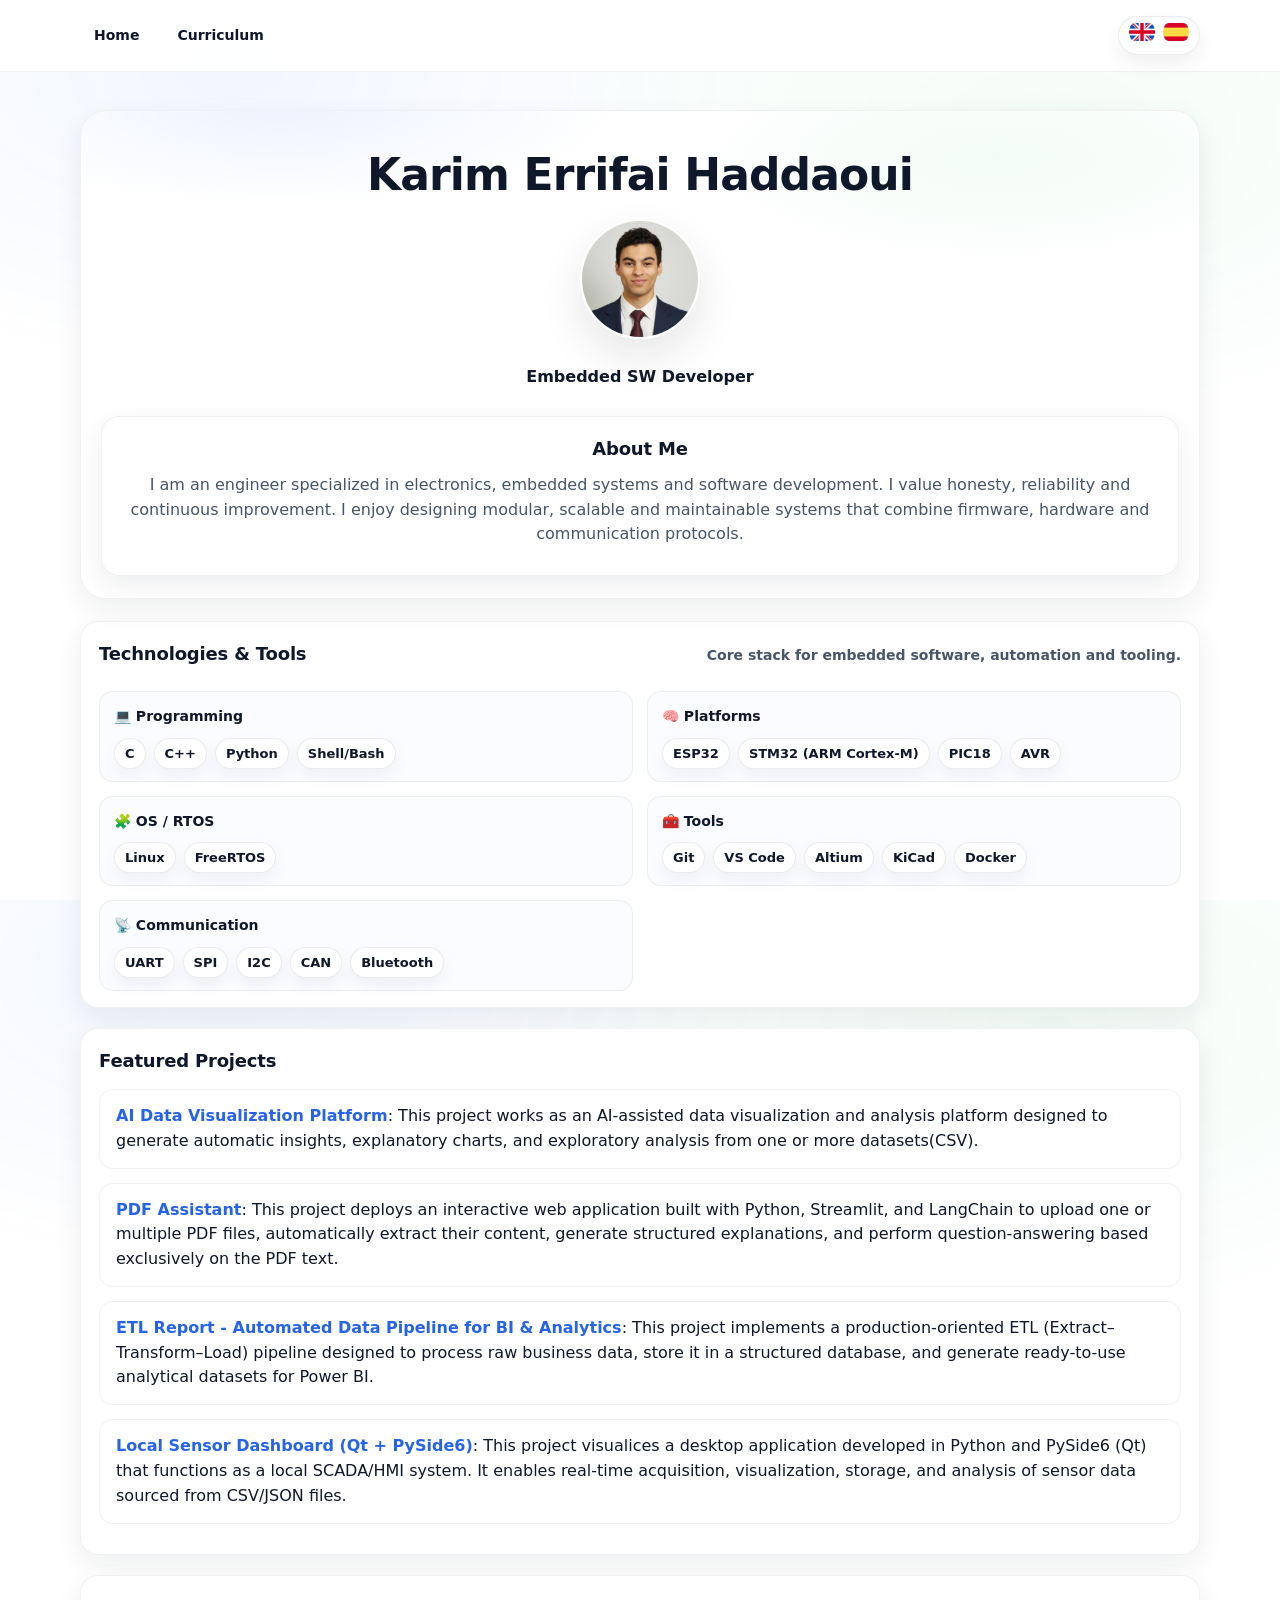
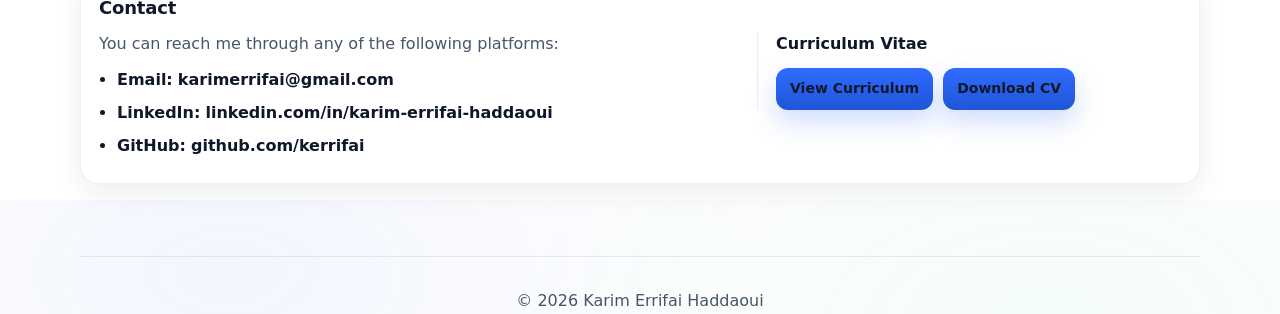
==== index.html @ 1634fba3 "modularity of sections" ====
<!DOCTYPE html>
<html lang="en">

<head>
    <!--
    @file index.html
    @brief Main webpage of Karim Errifai Haddaoui - HW/SW Engineer.
    
    This is the main page for Karim Errifai Haddaoui's personal website. It includes navigation links to the curriculum and the home page.
    
    @section header Header Section
    This section contains the navigation menu with links to the home page and the curriculum page.

    @section content Main Content
    The content includes a brief introduction, an "About Me" section, and a link to view or download the full CV.

    @section footer Footer Section
    The footer contains the copyright notice.
    -->
    
    <meta charset="UTF-8">
    <!-- Google tag (gtag.js) -->
    <script async src="https://www.googletagmanager.com/gtag/js?id=G-5DJHTQZZD8"></script>
    <script>
    // GA4 initialization
    window.dataLayer = window.dataLayer || [];
    function gtag(){ dataLayer.push(arguments); }
    gtag('js', new Date());
    gtag('config', 'G-5DJHTQZZD8');

    // ----------- CUSTOM TRACKING -----------

    // Track CV PDF downloads
    function bindCvDownloadTracking() {
        const links = Array.from(document.querySelectorAll('a[href$=".pdf"], a[download]'));
        links.forEach(a => {
        a.addEventListener('click', () => {
            const lang = location.pathname.includes('/es/') ? 'es' :
                        location.pathname.includes('/en/') ? 'en' : 'unknown';
            gtag('event', 'download_cv', {
            file_name: (a.getAttribute('href') || '').split('/').pop() || 'unknown',
            page_path: location.pathname,
            page_title: document.title,
            // detect language from the link itself:
            language: (a.getAttribute('href') || '').includes('/es/') ? 'es' :
                        (a.getAttribute('href') || '').includes('/en/') ? 'en' : 'unknown',
            transport_type: 'beacon'
            });
        }, { passive: true });
        });
    }

    // Track clicks to the CV page
    function bindViewCvTracking() {
    document.querySelectorAll('a[href*="Curriculum.html"]').forEach(a => {
        a.addEventListener('click', () => {
        const lang = a.href.includes('/es/') ? 'es' :
                    a.href.includes('/en/') ? 'en' : 'unknown';
        gtag('event', 'view_cv_page', {
            link_href: a.getAttribute('href'),
            language: lang,
            page_path: location.pathname,
            transport_type: 'beacon'
        });
        }, { passive: true });
    });
    }

    // Init tracking when DOM is ready
    function initTracking() {
        bindCvDownloadTracking();
        bindViewCvTracking();
    }

    if (document.readyState === 'loading') {
        document.addEventListener('DOMContentLoaded', initTracking);
    } else {
        initTracking();
    }
    </script>

    <meta name="viewport" content="width=device-width, initial-scale=1.0">
    <title>Karim Errifai Haddaoui - Embedded Software Developer </title>
    <link href="styles/style.css" rel="stylesheet" type="text/css">
</head>
<body>
    <!-- Header section with navigation bar -->
    <header>
        <nav>
            <!-- Navigation menu list -->
            <ul>
                <li><a href="en/index.html">Home</a></li>
                <li><a href="pages/en/Curriculum.html">Curriculum</a></li>
            </ul>
             <!-- Language Switch Button -->
             <div class="language-selector">
                <a href="en/index.html"><img src="images/uk-flag.png" alt="English" class="flag"></a>
                <a href="es/index.html"><img src="images/spain-flag.png" alt="Español" class="flag"></a>
            </div>
        </nav>
    </header>
    
    <!-- Main content section of the page -->
    <main>
        <!-- Introduction section with name and profession -->
        <section class="intro">
            <h1>Karim Errifai Haddaoui</h1>

            <!-- Profile photo -->
            <img src="images/profile.png" alt="Profile of Karim Errifai Haddaoui" class="profile-photo">

            <p><strong>Embedded SW Developer</strong></p>

            <!-- "About Me" section -->
            <section class="about-me card">
                <h2>About Me</h2>
                <p>
                    I am an engineer specialized in electronics, embedded systems and software development. 
                    I value honesty, reliability and continuous improvement. I enjoy designing modular, scalable and maintainable systems 
                    that combine firmware, hardware and communication protocols.
                </p>
            </section>

        </section>
        <div class="grid-layout">
            <!-- Curriculum section with download link and embedded PDF -->

            <section class="skills card">
                <div class="skills-head">
                    <h2>Technologies & Tools</h2>
                    <p class="skills-sub">Core stack for embedded software, automation and tooling.</p>
                </div>

                <div class="skills-grid">
                    <div class="skill-block">
                        <h3>💻 Programming</h3>
                        <div class="skill-tags">
                            <span class="tag">C</span>
                            <span class="tag">C++</span>
                            <span class="tag">Python</span>
                            <span class="tag">Shell/Bash</span>
                        </div>
                    </div>

                    <div class="skill-block">
                        <h3>🧠 Platforms</h3>
                        <div class="skill-tags">
                            <span class="tag">ESP32</span>
                            <span class="tag">STM32 (ARM Cortex-M)</span>
                            <span class="tag">PIC18</span>
                            <span class="tag">AVR</span>
                        </div>
                    </div>

                    <div class="skill-block">
                        <h3>🧩 OS / RTOS</h3>
                        <div class="skill-tags">
                            <span class="tag">Linux</span>
                            <span class="tag">FreeRTOS</span>
                        </div>
                    </div>

                    <div class="skill-block">
                        <h3>🧰 Tools</h3>
                        <div class="skill-tags">
                            <span class="tag">Git</span>
                            <span class="tag">VS Code</span>
                            <span class="tag">Altium</span>
                            <span class="tag">KiCad</span>
                            <span class="tag">Docker</span>
                        </div>
                    </div>

                    <div class="skill-block">
                        <h3>📡 Communication</h3>
                        <div class="skill-tags">
                            <span class="tag">UART</span>
                            <span class="tag">SPI</span>
                            <span class="tag">I2C</span>
                            <span class="tag">CAN</span>
                            <span class="tag">Bluetooth</span>
                        </div>
                    </div>
                </div>
            </section>

            
            <!-- "Clean" section -->
            <section class="clean">
            </section>

            <!-- Featured Projects section -->
            <section class="projects card">
                <h2>Featured Projects</h2>
                <ul>
                    <li>
                        <strong><a href="https://github.com/kerrifai/data_visualization" target="_blank">AI Data Visualization Platform</a></strong>: 
                        This project works as an AI-assisted data visualization and analysis platform designed to generate automatic insights, explanatory charts, and exploratory analysis from one or more datasets(CSV).
                    </li>
                    <li>
                        <strong><a href="https://github.com/kerrifai/pdf-assistant" target="_blank">PDF Assistant</a></strong>: 
                        This project deploys an interactive web application built with Python, Streamlit, and LangChain to upload one or multiple PDF files, automatically extract their content, generate structured explanations, and perform question-answering based exclusively on the PDF text.
                    </li>
                    <li>
                        <strong><a href="https://github.com/kerrifai/etl_report" target="_blank">ETL Report - Automated Data Pipeline for BI & Analytics</a></strong>: 
                        This project implements a production-oriented ETL (Extract–Transform–Load) pipeline designed to process raw business data, store it in a structured database, and generate ready-to-use analytical datasets for Power BI.                    
                    </li>
                    <li>
                        <strong><a href="https://github.com/kerrifai/local-sensors-dashboard" target="_blank">Local Sensor Dashboard (Qt + PySide6)</a></strong>: 
                        This project visualices a desktop application developed in Python and PySide6 (Qt) that functions as a local SCADA/HMI system. It enables real-time acquisition, visualization, storage, and analysis of sensor data sourced from CSV/JSON files.                    
                    </li>
                </ul>
            </section>
            <section class="contact card">
                <h2>Contact</h2>

                <div class="contact-grid">
                    <!-- LEFT: Contact -->
                    <div class="contact-col">
                        <p>You can reach me through any of the following platforms:</p>

                    <ul>
                        <li><strong>Email:</strong> <a href="mailto:karimerrifai@gmail.com">karimerrifai@gmail.com</a></li>
                        <li><strong>LinkedIn:</strong> <a href="https://www.linkedin.com/in/karim-errifai-haddaoui/" target="_blank">linkedin.com/in/karim-errifai-haddaoui</a></li>
                        <li><strong>GitHub:</strong> <a href="https://github.com/kerrifai" target="_blank">github.com/kerrifai</a></li>
                    </ul>
                    </div>

                <!-- RIGHT: Curriculum -->
                    <div class="cv-col">
                        <p><strong>Curriculum Vitae</strong></p>
                        <div class="cv-actions">
                            <a href="pages/en/Curriculum.html" class="btn">View Curriculum</a>
                            <a href="files/en/CV.pdf" download class="btn">Download CV</a>
                        </div>
                    </div>
                </div>
        </section>
        </div>
    </main>
    
    <!-- Footer section with copyright information -->
    <footer>
        <p>&copy; 2026 Karim Errifai Haddaoui</p>
    </footer>
</body>
</html>
---- styles/style.css ----
:root{
  --container: 1120px;
  --radius: 18px;
  --radius2: 26px;

  --text: #0f172a;
  --muted: #475569;

  --border: rgba(15,23,42,.08);
  --border2: rgba(15,23,42,.06);

  --card: #ffffff;
  --card2: #fbfcff;

  --brand: #2563eb;
  --brand-soft: rgba(37,99,235,.08);

  --shadow: 0 10px 28px rgba(15,23,42,.07);
  --shadow2: 0 18px 44px rgba(15,23,42,.10);

  --navH: 72px;

  --font: ui-sans-serif, system-ui, -apple-system, "Segoe UI",
          Roboto, Arial, "Noto Sans";
}

*{ box-sizing:border-box; }
html,body{ height:100%; }

body{
  margin:0;
  font-family: var(--font);
  color: var(--text);
  line-height: 1.55;
  -webkit-font-smoothing: antialiased;

  /* ✅ Fondo blanco, pero con “toque pro” muy sutil (no gris) */
  background:
    radial-gradient(900px 500px at 18% 8%, rgba(37,99,235,.06), transparent 60%),
    radial-gradient(900px 520px at 82% 14%, rgba(34,197,94,.05), transparent 60%),
    #ffffff;
}

a{ color: inherit; text-decoration:none; }
a:hover{ text-decoration:none; }

::selection{ background: rgba(37,99,235,.18); }

/* =========================
   NAVBAR — white, clean
========================= */
header{
  position: sticky;
  top: 0;
  z-index: 1000;
  height: var(--navH);
  display:flex;
  align-items:center;

  background: rgba(255,255,255,.92);
  border-bottom: 1px solid rgba(15,23,42,.05);
  backdrop-filter: blur(8px);
  -webkit-backdrop-filter: blur(8px);
}

/* Si te aparece una franja oscura arriba, esto la elimina */
header, nav{ box-shadow: none !important; }

nav{
  width: min(var(--container), calc(100% - 32px));
  margin: 0 auto;
  display:flex;
  align-items:center;
  justify-content: space-between;
  gap: 14px;
}

nav ul{
  list-style:none;
  margin:0;
  padding:0;
  display:flex;
  gap: 10px;
}

nav ul li a{
  padding: 10px 14px;
  border-radius: 12px;
  font-weight: 800;
  font-size: 14px;
  color: var(--text);
  transition: background .15s ease, transform .15s ease;
}

nav ul li a:hover{
  background: var(--brand-soft);
  transform: translateY(-1px);
}

/* Language selector */
.language-selector{
  display:flex;
  gap: 8px;
  padding: 6px 10px;
  border-radius: 999px;
  border: 1px solid var(--border);
  background: #fff;
  box-shadow: 0 10px 20px rgba(15,23,42,.06);
}

.flag{
  width: 26px;
  height: 18px;
  border-radius: 6px;
  object-fit: cover;
  transition: transform .15s ease;
}
.flag:hover{ transform: translateY(-1px) scale(1.05); }

/* =========================
   MAIN / HERO
========================= */
main{
  width: min(var(--container), calc(100% - 32px));
  margin: 0 auto;
  padding: 28px 0 48px;
}

.intro{
  position: relative;
  display:flex;
  flex-direction: column;
  align-items:center;
  text-align:center;
  gap: 10px;

  padding: 30px 20px 22px;
  margin-top: 10px;

  background: #fff;
  border: 1px solid var(--border2);
  border-radius: var(--radius2);
  box-shadow: var(--shadow);
  overflow: hidden;
}

/* ✅ highlight muy suave, sin “gris” */
.intro::before{
  content:"";
  position:absolute;
  inset:-2px;
  background:
    radial-gradient(560px 160px at 18% 0%, rgba(37,99,235,.08), transparent 60%),
    radial-gradient(520px 180px at 82% 10%, rgba(34,197,94,.06), transparent 60%);
  pointer-events:none;
}

.intro > *{ position: relative; z-index: 1; }

.profile-photo{
  width: 120px;
  height: 120px;
  border-radius: 999px;
  object-fit: cover;
  box-shadow: var(--shadow2);
  border: 2px solid rgba(255,255,255,.9);
}

.intro h1{
  margin: 0;
  font-size: clamp(28px, 3.6vw, 44px);
  letter-spacing: -0.02em;
}

.intro h3{
  margin: 0;
  font-size: 15px;
  font-weight: 800;
  color: #1f2937; /* un poco más oscuro */
  letter-spacing: .02em;
}


/* =========================
   GRID / CARDS
========================= */
.grid-layout{
  display:grid;
  grid-template-columns: repeat(12, 1fr);
  gap: 20px;
  margin-top: 22px;
}

.card{
  background: var(--card);
  border: 1px solid var(--border2);
  border-radius: var(--radius);
  box-shadow: var(--shadow);
  padding: 18px 18px 16px;
  transition: transform .15s ease, box-shadow .15s ease, border-color .15s ease;
}

.card:hover{
  transform: translateY(-4px);
  box-shadow: var(--shadow2);
  border-color: rgba(37,99,235,.16);
}

.card h2{
  margin: 0 0 10px 0;
  font-size: 18px;
  letter-spacing: -0.01em;
}

.card p{
  margin: 0 0 12px 0;
  color: var(--muted);
}

.card ul{
  margin: 0;
  padding-left: 18px;
}

.card li{ margin: 8px 0; }

/* Layout */
.cv{ grid-column: span 12; }
.about-me{ grid-column: span 12; }
.skills {grid-column: span 12; }
.projects{ grid-column: span 12; }
.contact{ grid-column: span 12; }

.clean{ display:none; }

@media (max-width: 1024px){
  .cv, .about-me, .skills,
  .projects, .contact{
    grid-column: span 12;
  }
}

/* =========================
   BUTTONS — modern, not too heavy
========================= */
.btn{
  display:inline-flex;
  align-items:center;
  justify-content:center;
  padding: 10px 14px;
  border-radius: 12px;
  background: linear-gradient(180deg, #2f6bff, #1f56d6);
  color: #fff;
  font-weight: 800;
  font-size: 14px;
  box-shadow: 0 12px 26px rgba(37,99,235,.22);
  transition: transform .15s ease, box-shadow .15s ease;
}

.btn:hover{
  transform: translateY(-1px);
  box-shadow: 0 16px 34px rgba(37,99,235,.28);
}

.cv .btn + .btn{ margin-left: 10px; }

/* =========================
   PROJECTS — clearer hierarchy, still white
========================= */
.projects ul{
  list-style:none;
  padding-left: 0;
  margin: 0;
}

.projects li{
  background: #ffffff;
  border: 1px solid rgba(15,23,42,.06);
  border-radius: 14px;
  padding: 14px 16px;
  margin: 14px 0;
}


.projects li:hover{
  transform: translateY(-2px);
  border-color: rgba(37,99,235,.16);
}

.projects li a{
  color: var(--brand);
  font-weight: 900;
}

.projects li p{
  margin: 6px 0 0 0;
  color: var(--muted);
  font-size: 14px;
}

/* =========================
   CONTACT
========================= */
.contact a{
  color: var(--text);
  font-weight: 800;
}

/* =========================
   FOOTER
========================= */
footer{
  width: min(var(--container), calc(100% - 32px));
  margin: 24px auto;
  padding-top: 16px;
  border-top: 1px solid var(--border);
  text-align:center;
  color: var(--muted);
}

/* Reduced motion */
@media (prefers-reduced-motion: reduce){
  *{ transition:none !important; }
}
/* =========================
   CONTACT & CV — 2 columns
========================= */
.contact-grid{
  display: grid;
  grid-template-columns: 1.2fr 0.8fr;
  gap: 22px;
  align-items: start;
}

.contact-col p{
  margin: 0 0 12px 0;
}

.cv-col{
  border-left: 1px solid var(--border);
  padding-left: 18px;
}

.cv-col p{
  margin: 0 0 12px 0;
  color: var(--text);
}

.cv-actions{
  display: flex;
  gap: 10px;
  flex-wrap: wrap;
}

/* Responsive: stack on small screens */
@media (max-width: 820px){
  .contact-grid{
    grid-template-columns: 1fr;
  }
  .cv-col{
    border-left: none;
    padding-left: 0;
    border-top: 1px solid var(--border);
    padding-top: 14px;
    margin-top: 6px;
  }
}
/* =========================
   SKILLS — full width + emoji blocks + tags
========================= */
.skills{ grid-column: span 12; }

.skills-head{
  display:flex;
  align-items: baseline;
  justify-content: space-between;
  gap: 12px;
  margin-bottom: 12px;
}

.skills-sub{
  margin: 0;
  color: var(--muted);
  font-size: 14px;
  font-weight: 600;
}

/* Bloques en grid para aprovechar el ancho */
.skills-grid{
  display: grid;
  grid-template-columns: repeat(12, 1fr);
  gap: 14px;
  margin-top: 8px;
}

.skill-block{
  grid-column: span 6;
  background: var(--card2);
  border: 1px solid var(--border2);
  border-radius: 14px;
  padding: 14px 14px 12px;
}

.skill-block h3{
  margin: 0 0 10px 0;
  font-size: 14px;
  font-weight: 900;
  color: var(--text);
}

/* Chips */
.skill-tags{
  display: flex;
  flex-wrap: wrap;
  gap: 8px;
}

.tag{
  display: inline-flex;
  align-items: center;
  padding: 8px 10px;
  border-radius: 999px;
  border: 1px solid rgba(15,23,42,.08);
  background: #fff;
  color: var(--text);
  font-weight: 800;
  font-size: 13px;
  line-height: 1;
  box-shadow: 0 8px 18px rgba(15,23,42,.05);
}

/* Responsive */
@media (max-width: 900px){
  .skills-head{ flex-direction: column; align-items: flex-start; }
  .skill-block{ grid-column: span 12; }
}
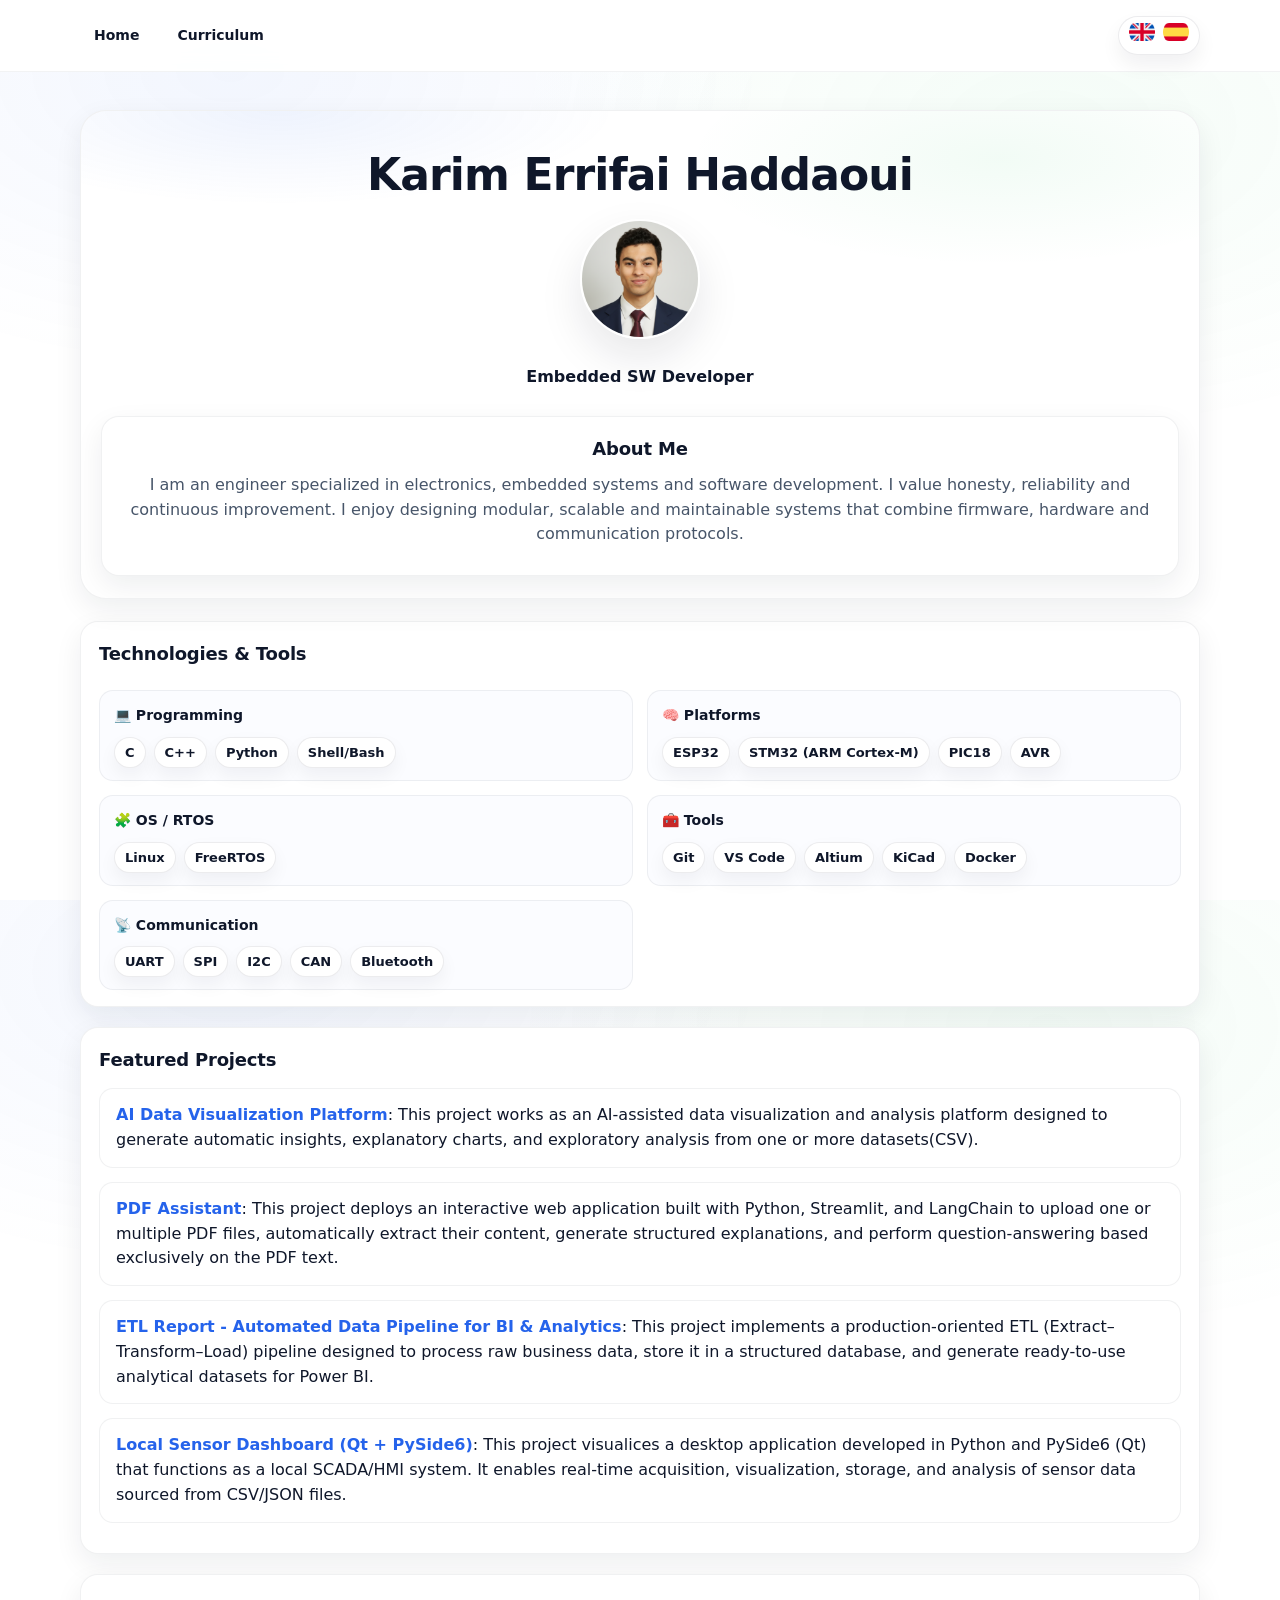
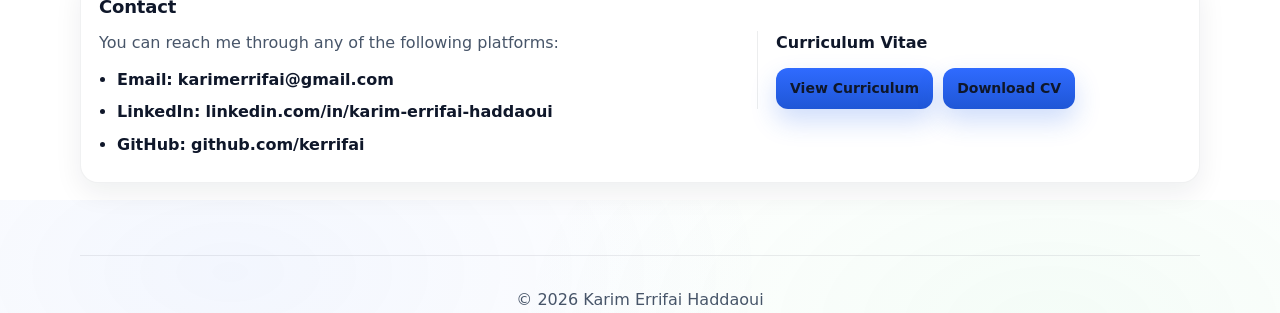
==== commit c30a767f: "modularity of sections" ====
--- a/index.html
+++ b/index.html
@@ -128,7 +128,7 @@
             <section class="skills card">
                 <div class="skills-head">
                     <h2>Technologies & Tools</h2>
-                    <p class="skills-sub">Core stack for embedded software, automation and tooling.</p>
+                    <p class="skills-sub"></p>
                 </div>
 
                 <div class="skills-grid">
--- a/styles/style.css
+++ b/styles/style.css
@@ -366,10 +366,8 @@
   }
 }
 /* =========================
-   SKILLS — full width + emoji blocks + tags
-========================= */
-.skills{ grid-column: span 12; }
-
+   SKILLS — blocks + chips (fix)
+========================= */
 .skills-head{
   display:flex;
   align-items: baseline;
@@ -385,11 +383,12 @@
   font-weight: 600;
 }
 
-/* Bloques en grid para aprovechar el ancho */
+/* fuerza layout a ocupar ancho real */
 .skills-grid{
   display: grid;
   grid-template-columns: repeat(12, 1fr);
   gap: 14px;
+  width: 100%;
   margin-top: 8px;
 }
 
@@ -408,7 +407,6 @@
   color: var(--text);
 }
 
-/* Chips */
 .skill-tags{
   display: flex;
   flex-wrap: wrap;
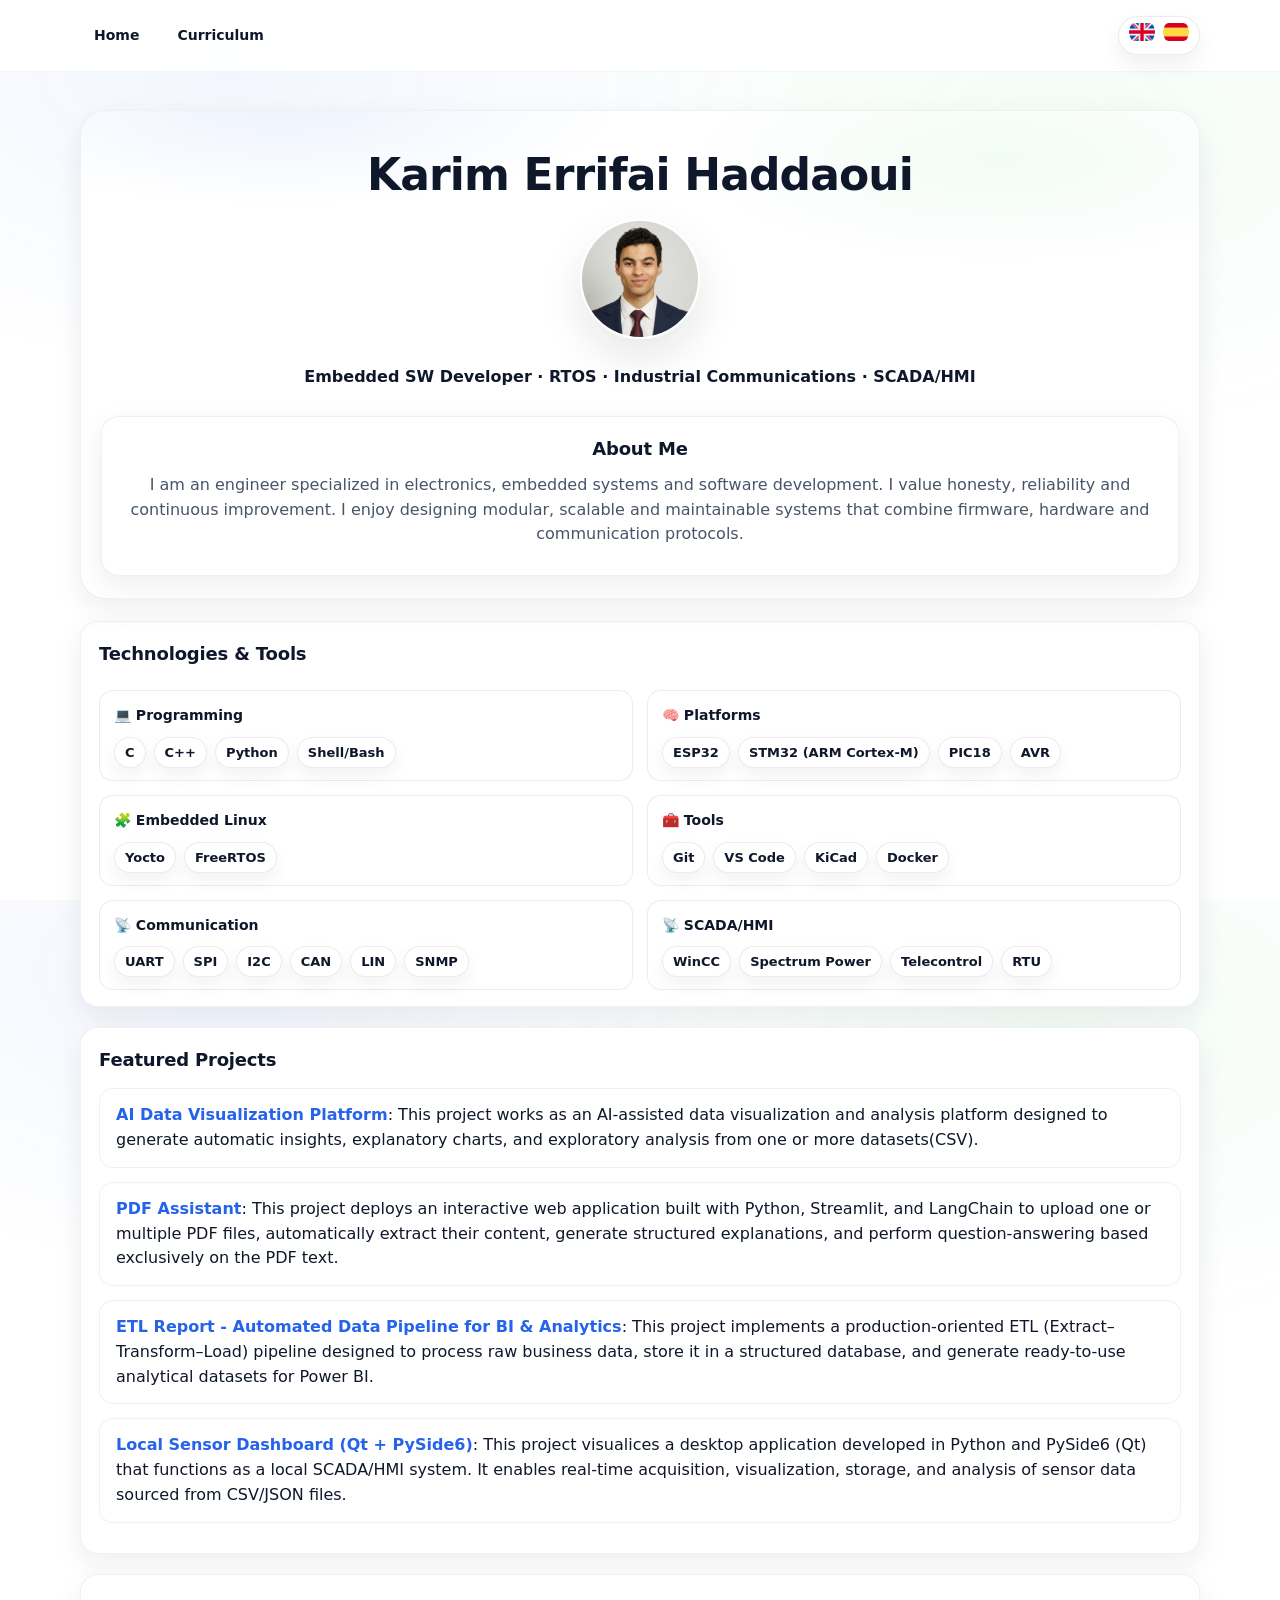
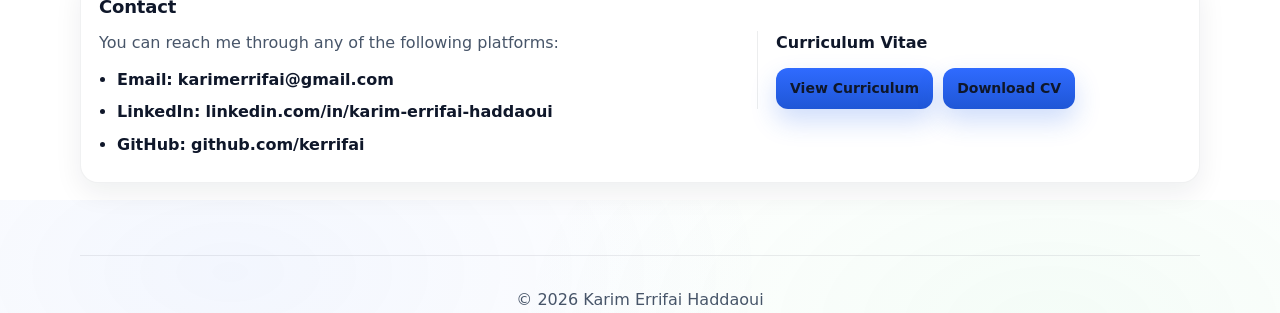
==== commit 21c63792: "modularity of sections" ====
--- a/index.html
+++ b/index.html
@@ -109,7 +109,7 @@
             <!-- Profile photo -->
             <img src="images/profile.png" alt="Profile of Karim Errifai Haddaoui" class="profile-photo">
 
-            <p><strong>Embedded SW Developer</strong></p>
+            <p><strong>Embedded SW Developer · RTOS · Industrial Communications · SCADA/HMI</strong></p>
 
             <!-- "About Me" section -->
             <section class="about-me card">
@@ -153,9 +153,9 @@
                     </div>
 
                     <div class="skill-block">
-                        <h3>🧩 OS / RTOS</h3>
-                        <div class="skill-tags">
-                            <span class="tag">Linux</span>
+                        <h3>🧩 Embedded Linux</h3>
+                        <div class="skill-tags">
+                            <span class="tag"> Yocto </span>
                             <span class="tag">FreeRTOS</span>
                         </div>
                     </div>
@@ -165,7 +165,6 @@
                         <div class="skill-tags">
                             <span class="tag">Git</span>
                             <span class="tag">VS Code</span>
-                            <span class="tag">Altium</span>
                             <span class="tag">KiCad</span>
                             <span class="tag">Docker</span>
                         </div>
@@ -178,7 +177,18 @@
                             <span class="tag">SPI</span>
                             <span class="tag">I2C</span>
                             <span class="tag">CAN</span>
-                            <span class="tag">Bluetooth</span>
+                            <span class="tag">LIN</span>
+                            <span class="tag">SNMP</span>
+                        </div>
+                    </div>
+
+                    <div class="skill-block">
+                        <h3>📡 SCADA/HMI</h3>
+                        <div class="skill-tags">
+                            <span class="tag">WinCC</span>
+                            <span class="tag">Spectrum Power</span>
+                            <span class="tag">Telecontrol </span>
+                            <span class="tag">RTU </span>
                         </div>
                     </div>
                 </div>
--- a/styles/style.css
+++ b/styles/style.css
@@ -392,10 +392,17 @@
   margin-top: 8px;
 }
 
+.skill-block:hover{
+  transform: translateY(-2px);
+  box-shadow: var(--shadow2);
+  border-color: rgba(37,99,235,.16);
+}
+
+
 .skill-block{
   grid-column: span 6;
-  background: var(--card2);
-  border: 1px solid var(--border2);
+  background: var(--card);
+  border: 1px solid var(--border);
   border-radius: 14px;
   padding: 14px 14px 12px;
 }
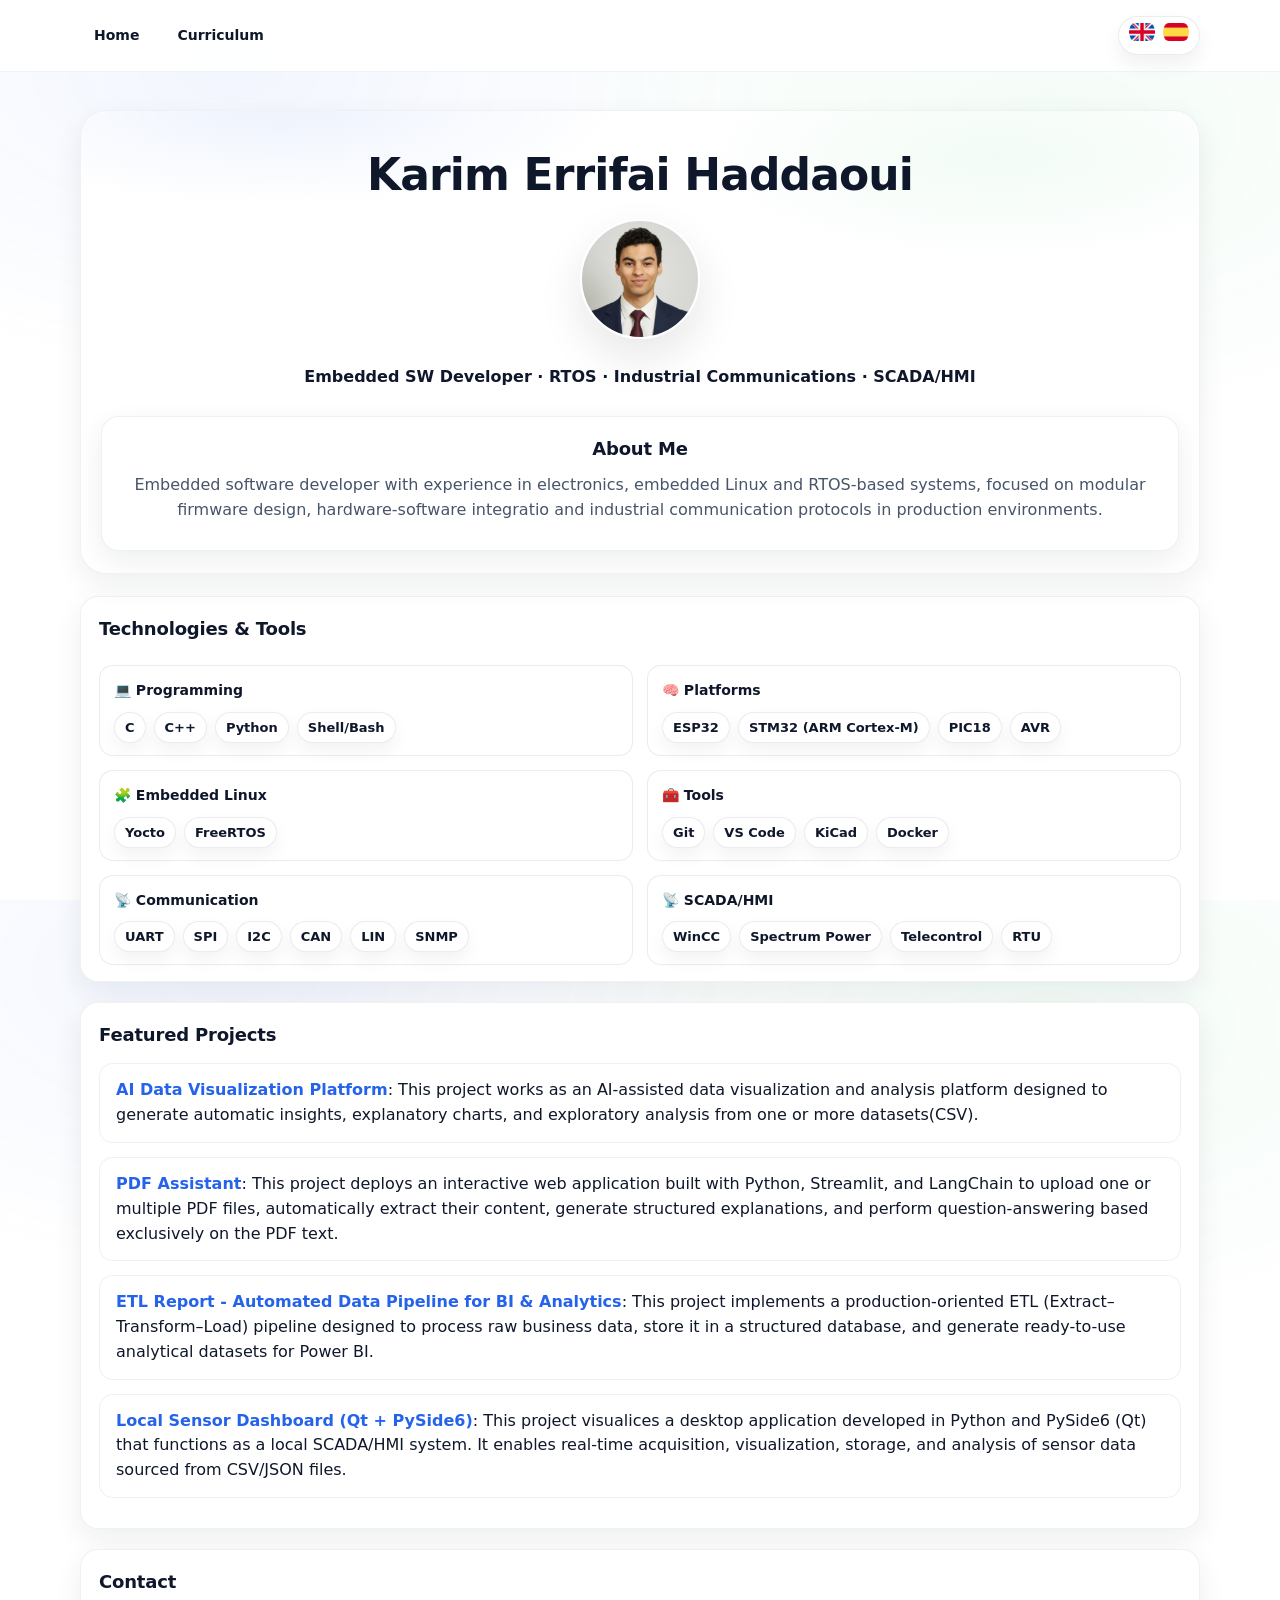
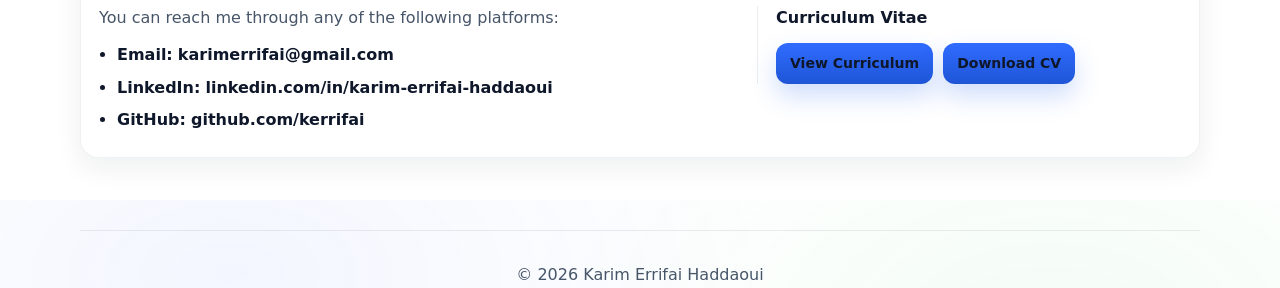
==== commit b54a4142: "modularity of sections" ====
--- a/index.html
+++ b/index.html
@@ -115,9 +115,7 @@
             <section class="about-me card">
                 <h2>About Me</h2>
                 <p>
-                    I am an engineer specialized in electronics, embedded systems and software development. 
-                    I value honesty, reliability and continuous improvement. I enjoy designing modular, scalable and maintainable systems 
-                    that combine firmware, hardware and communication protocols.
+                Embedded software developer with experience in electronics, embedded Linux and RTOS-based systems, focused on modular firmware design, hardware-software integratio and industrial communication protocols in production environments.
                 </p>
             </section>
 
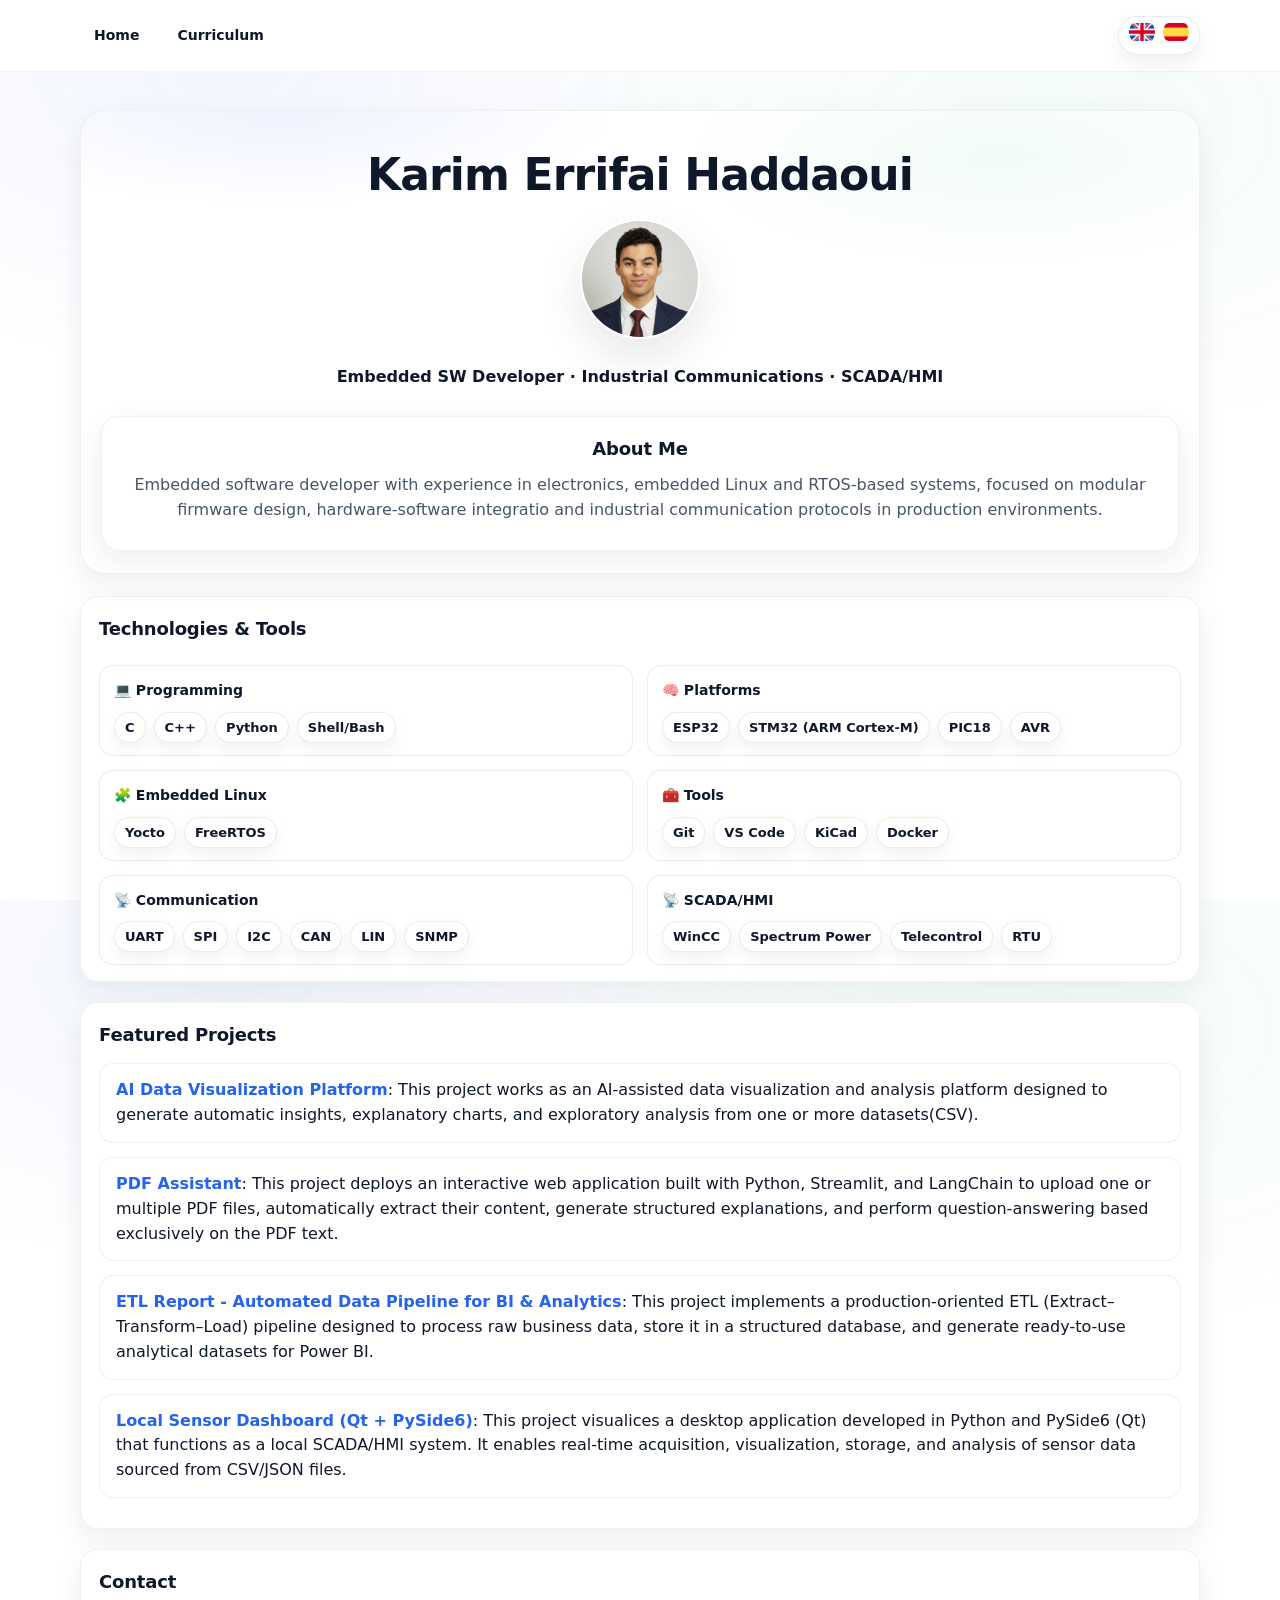
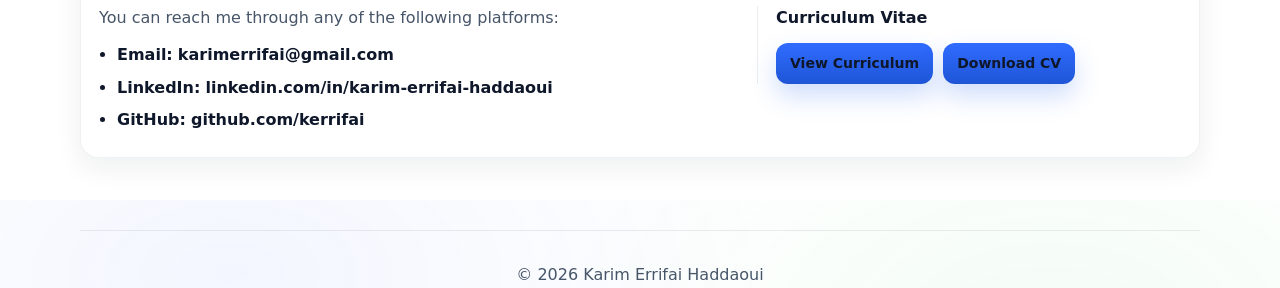
==== commit 062bbafa: "modularity of sections" ====
--- a/index.html
+++ b/index.html
@@ -109,7 +109,7 @@
             <!-- Profile photo -->
             <img src="images/profile.png" alt="Profile of Karim Errifai Haddaoui" class="profile-photo">
 
-            <p><strong>Embedded SW Developer · RTOS · Industrial Communications · SCADA/HMI</strong></p>
+            <p><strong>Embedded SW Developer · Industrial Communications · SCADA/HMI</strong></p>
 
             <!-- "About Me" section -->
             <section class="about-me card">
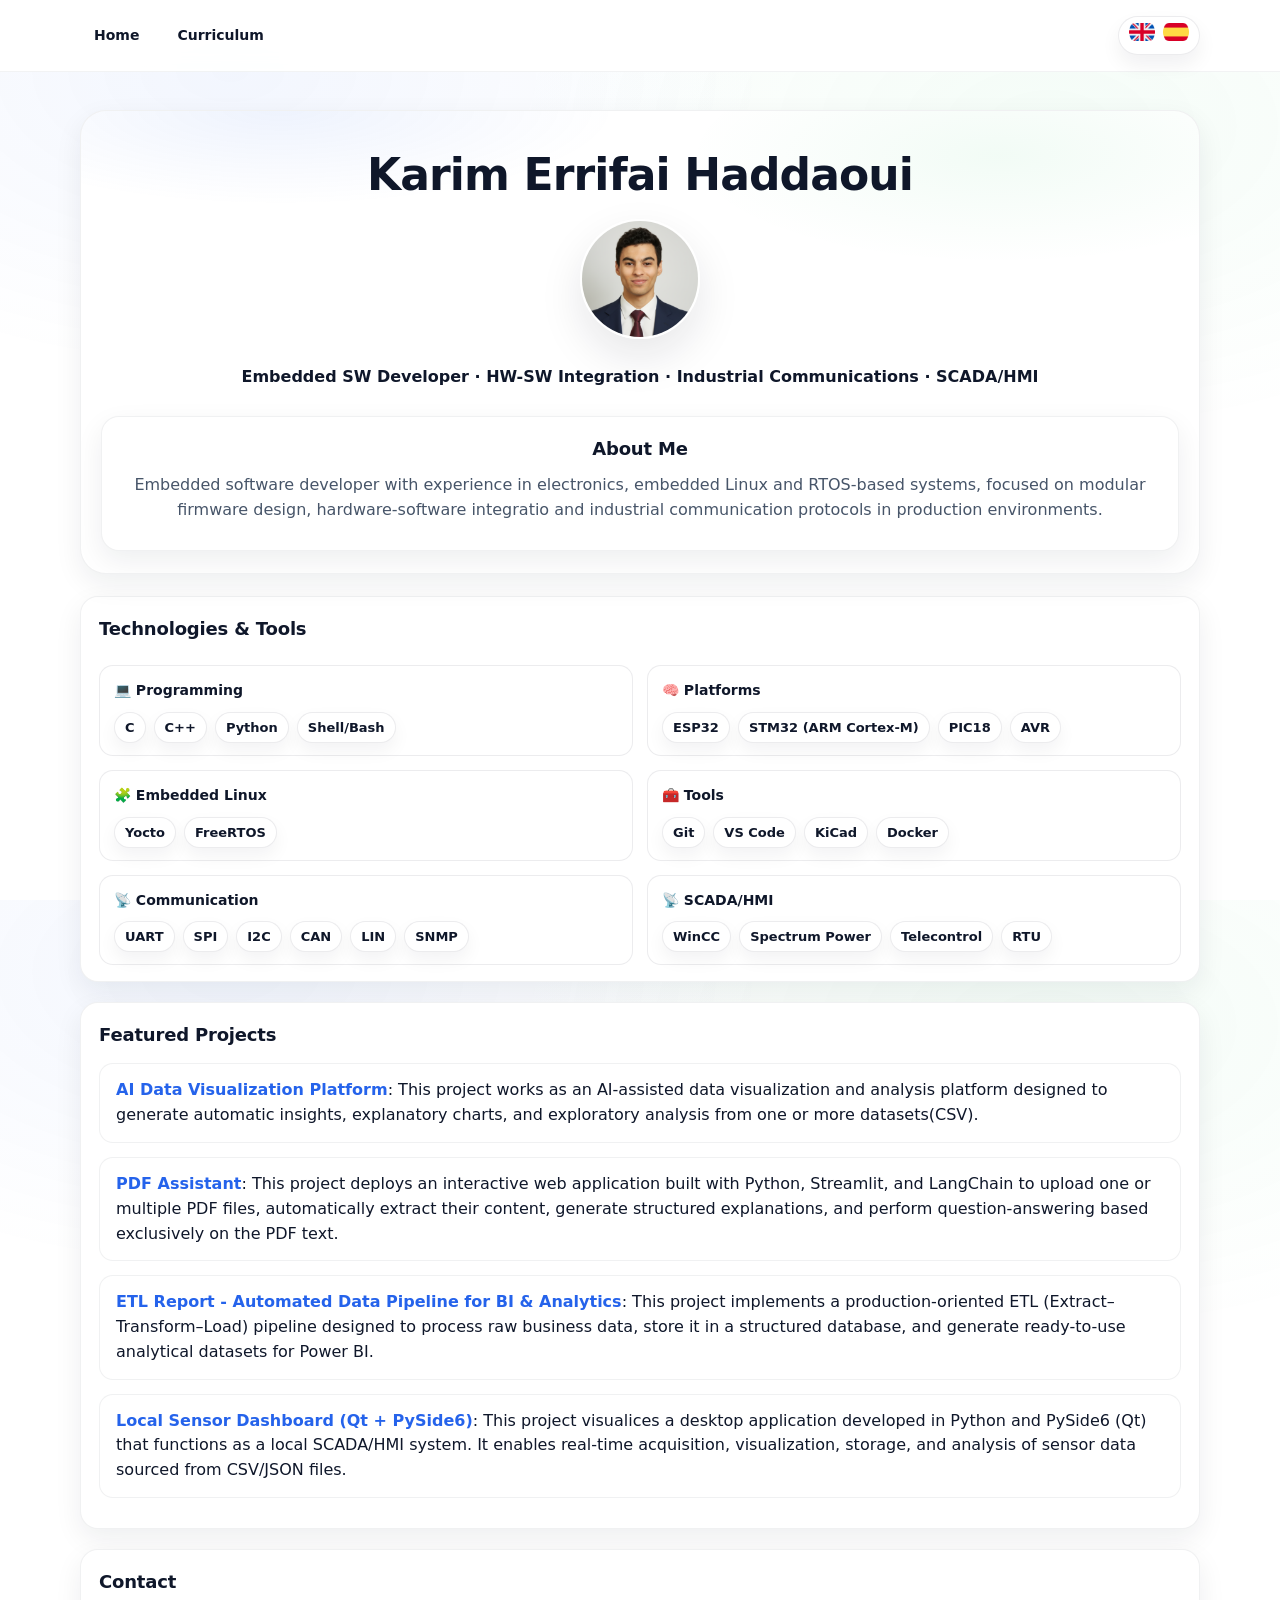
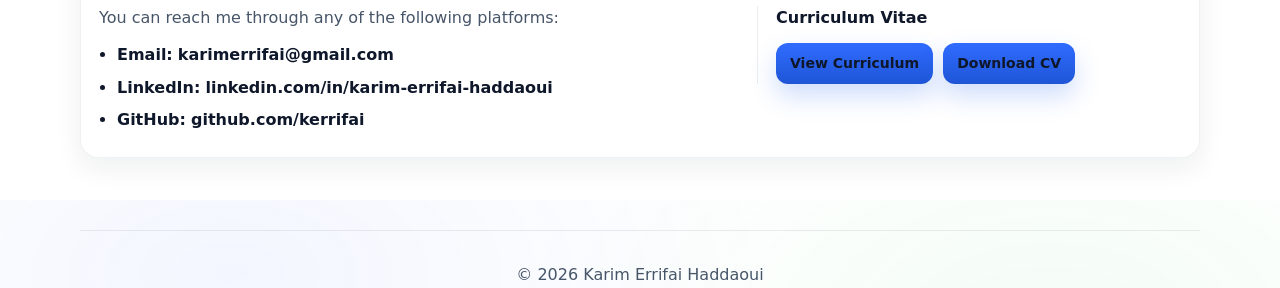
==== commit ebac8160: "modularity of sections" ====
--- a/index.html
+++ b/index.html
@@ -109,7 +109,7 @@
             <!-- Profile photo -->
             <img src="images/profile.png" alt="Profile of Karim Errifai Haddaoui" class="profile-photo">
 
-            <p><strong>Embedded SW Developer · Industrial Communications · SCADA/HMI</strong></p>
+            <p><strong>Embedded SW Developer · HW-SW Integration · Industrial Communications · SCADA/HMI</strong></p>
 
             <!-- "About Me" section -->
             <section class="about-me card">
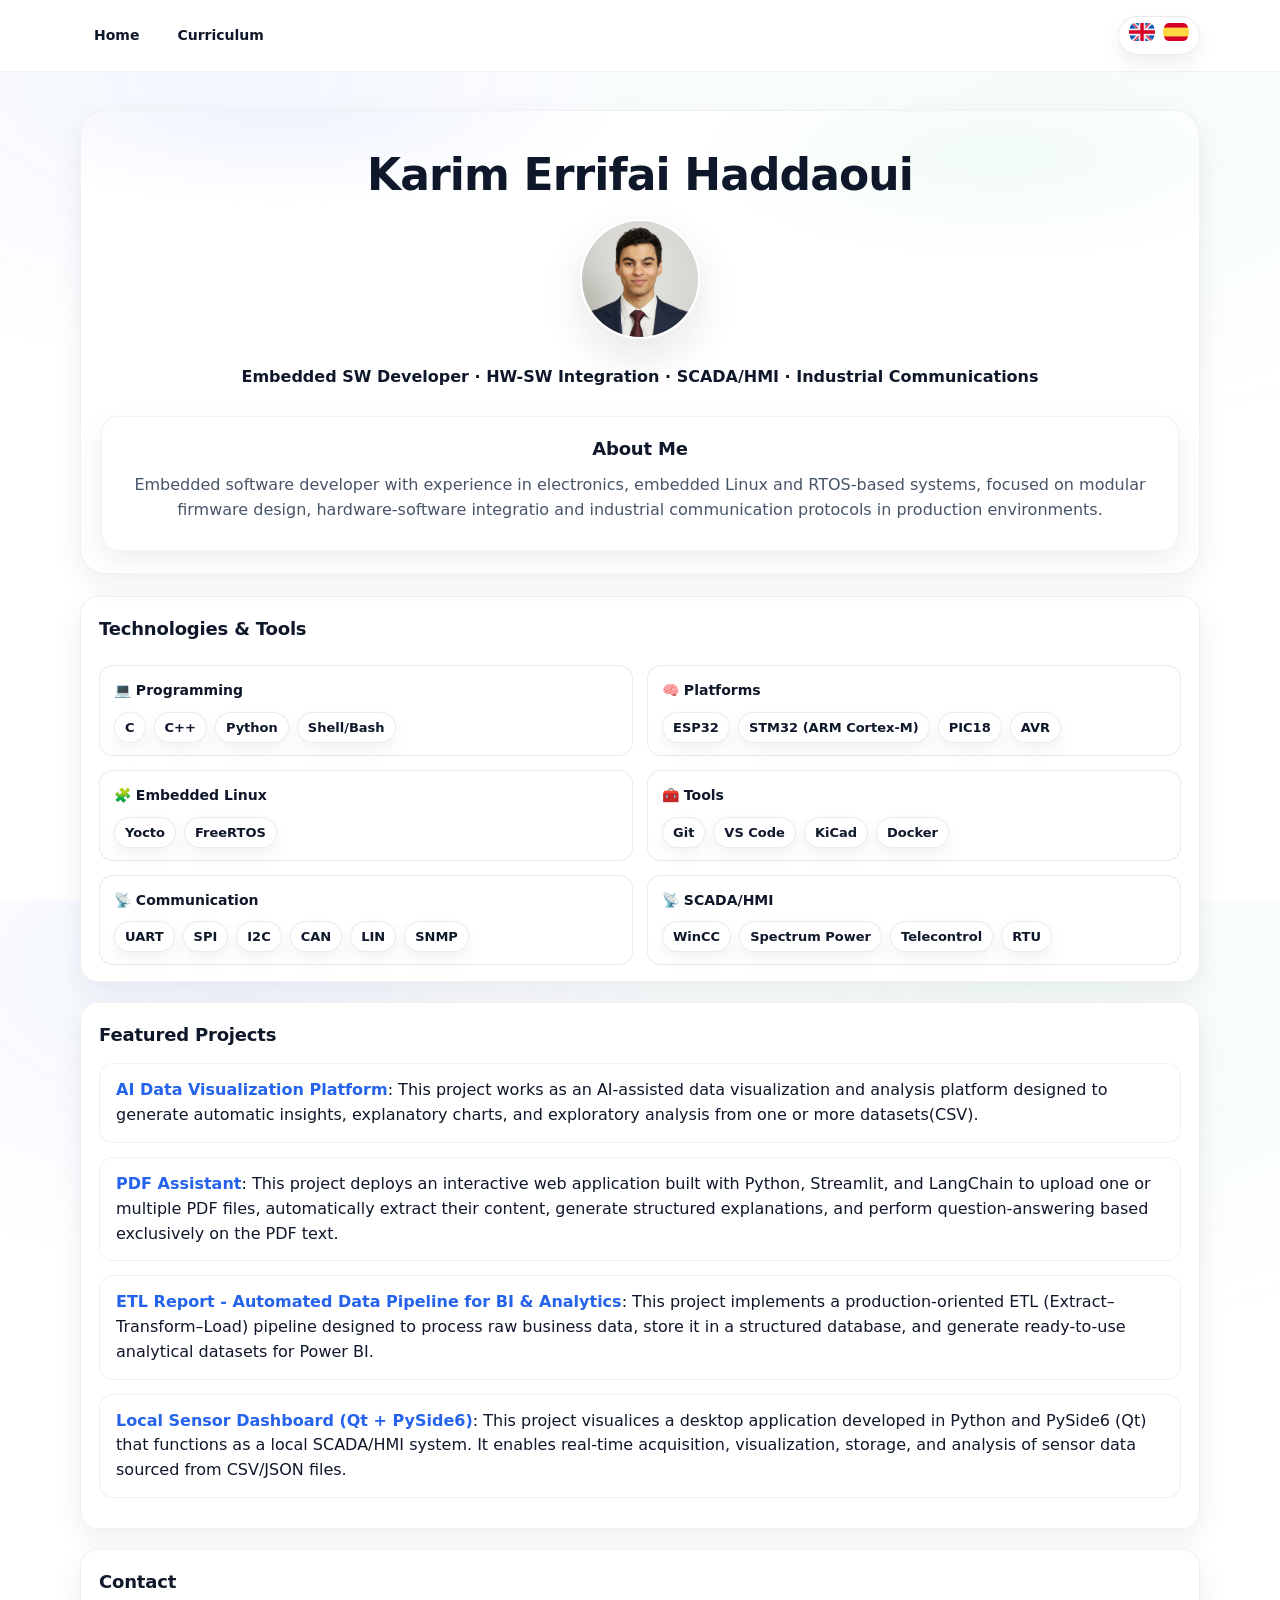
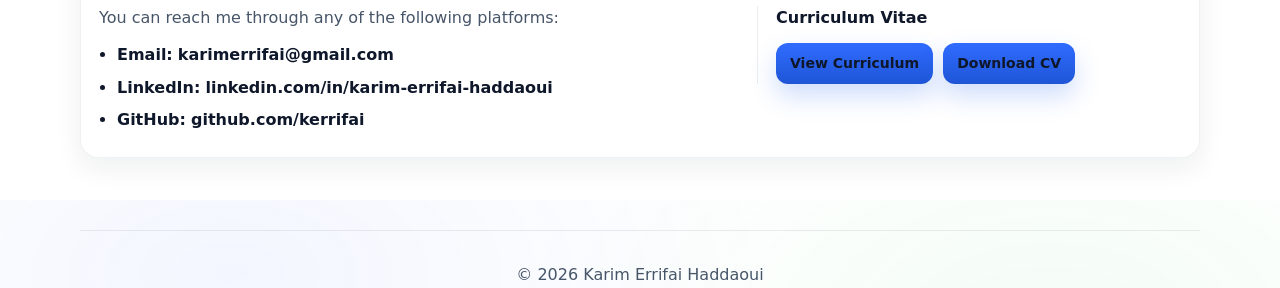
==== commit 385fc756: "modularity of sections" ====
--- a/index.html
+++ b/index.html
@@ -109,7 +109,7 @@
             <!-- Profile photo -->
             <img src="images/profile.png" alt="Profile of Karim Errifai Haddaoui" class="profile-photo">
 
-            <p><strong>Embedded SW Developer · HW-SW Integration · Industrial Communications · SCADA/HMI</strong></p>
+            <p><strong>Embedded SW Developer · HW-SW Integration · SCADA/HMI · Industrial Communications </strong></p>
 
             <!-- "About Me" section -->
             <section class="about-me card">
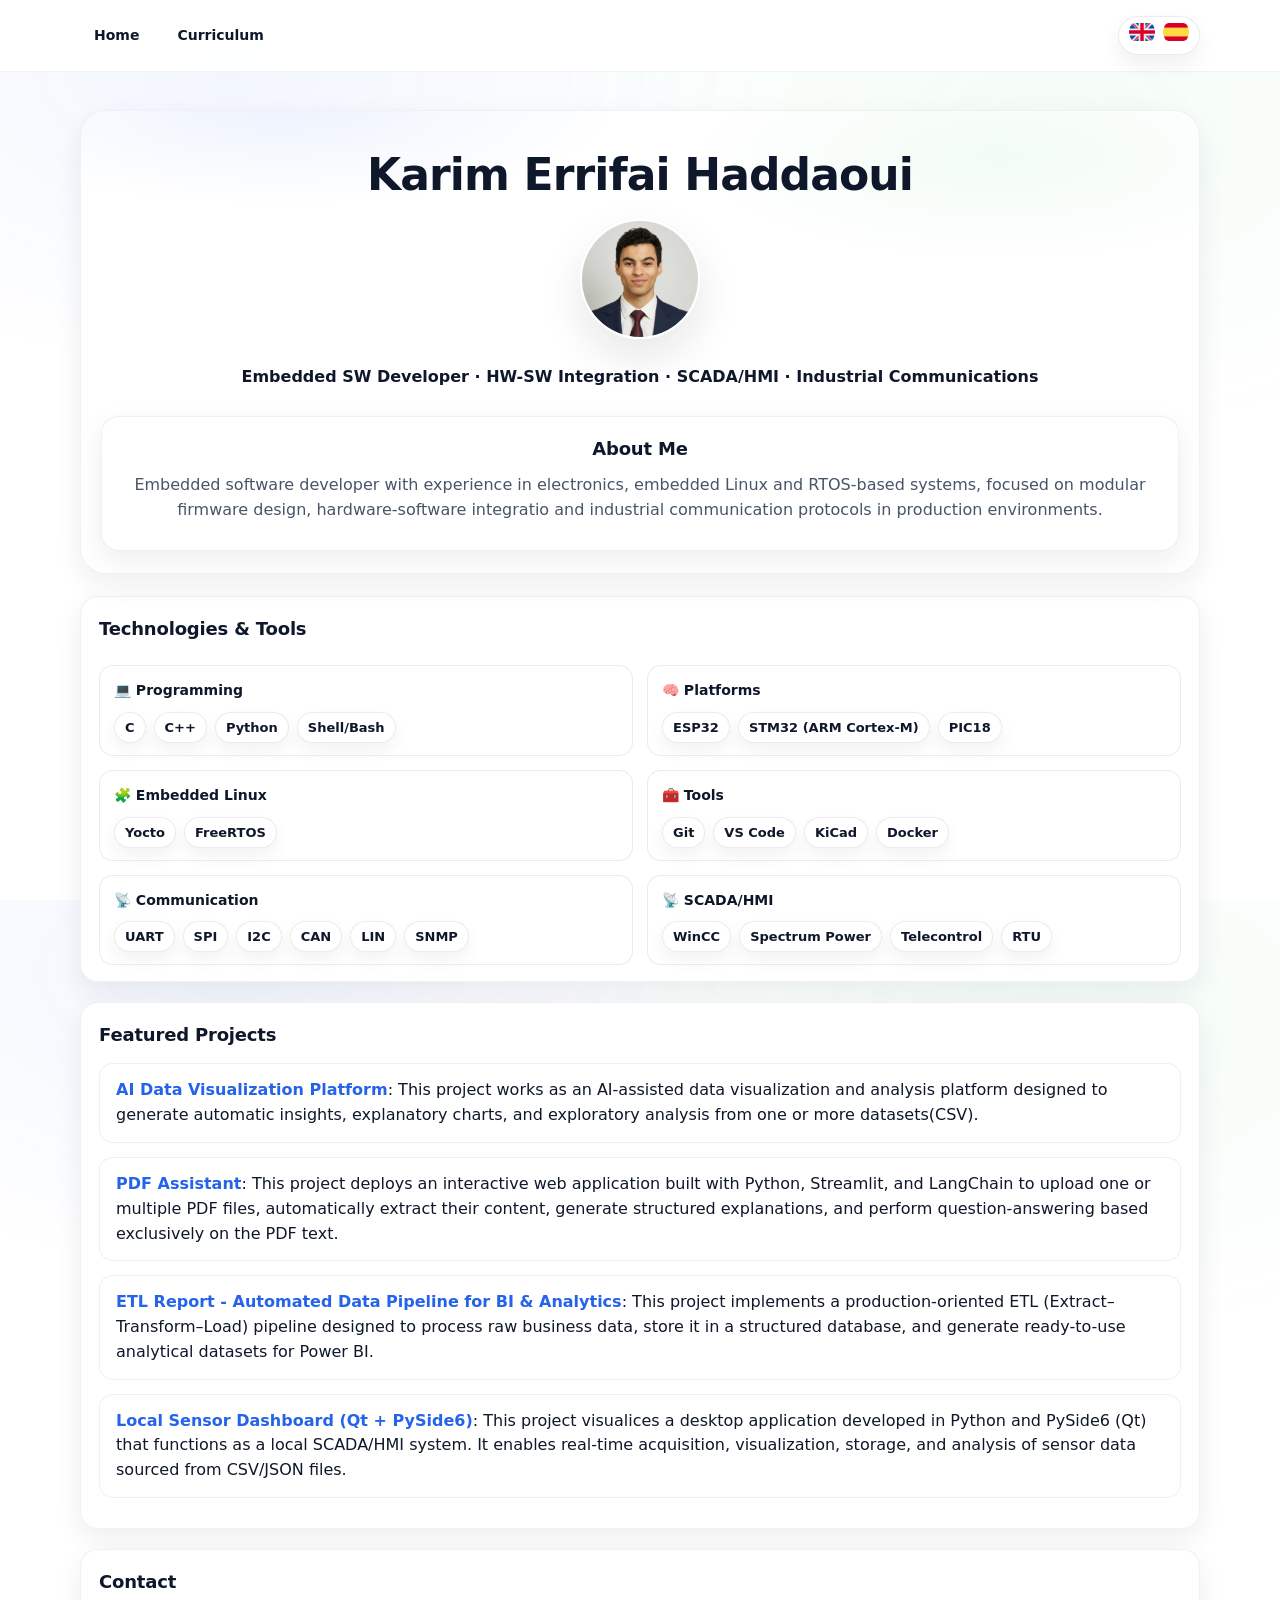
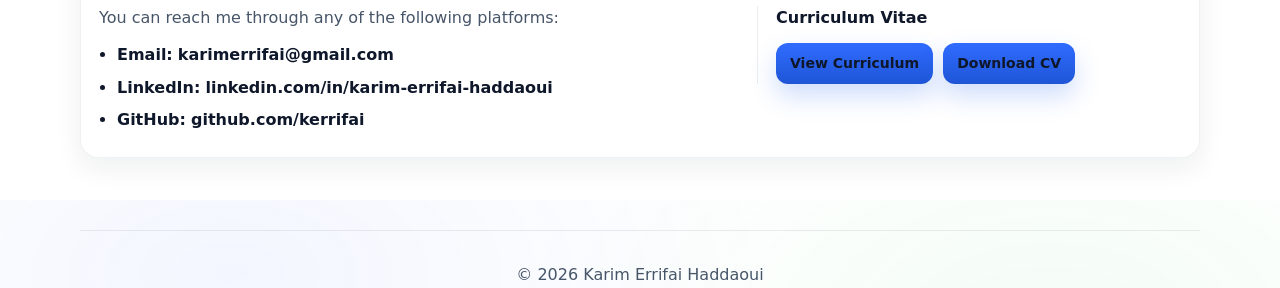
==== commit 98dc988b: "modularity of sections" ====
--- a/index.html
+++ b/index.html
@@ -146,7 +146,6 @@
                             <span class="tag">ESP32</span>
                             <span class="tag">STM32 (ARM Cortex-M)</span>
                             <span class="tag">PIC18</span>
-                            <span class="tag">AVR</span>
                         </div>
                     </div>
 
